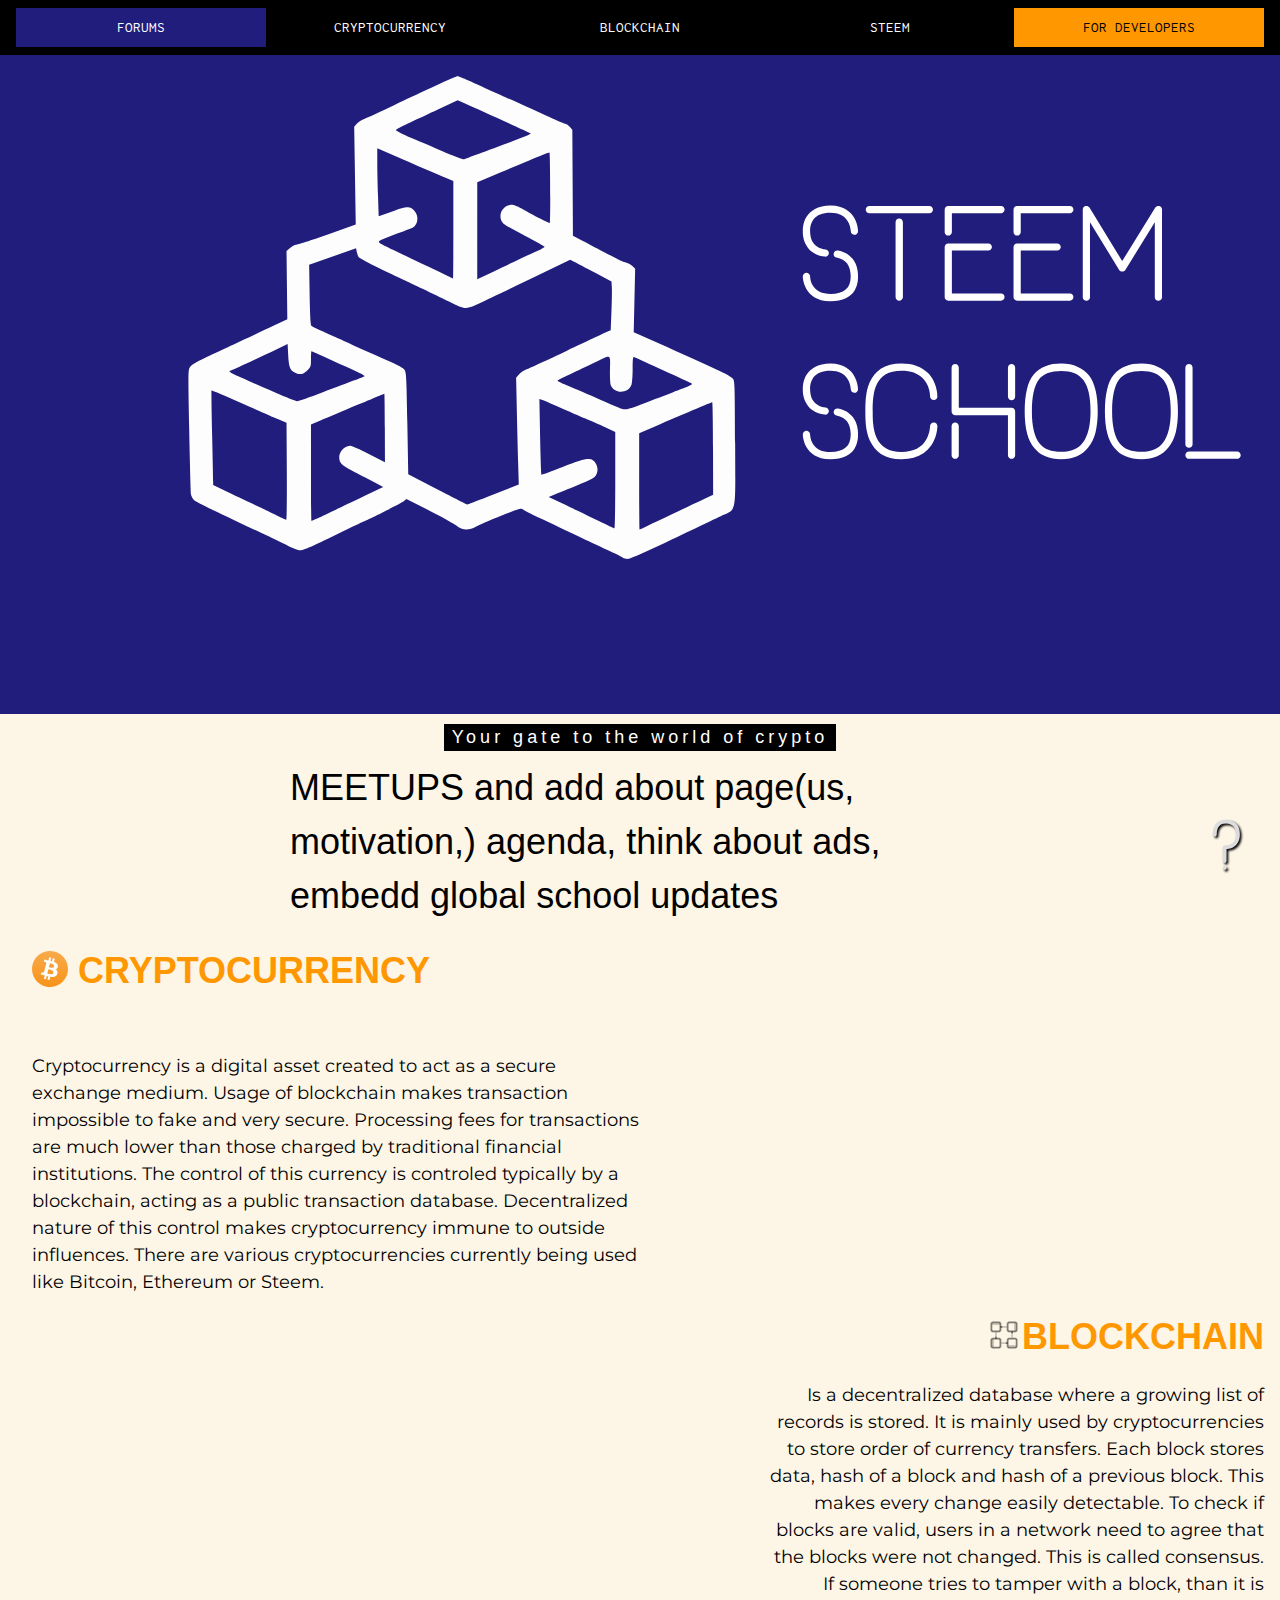
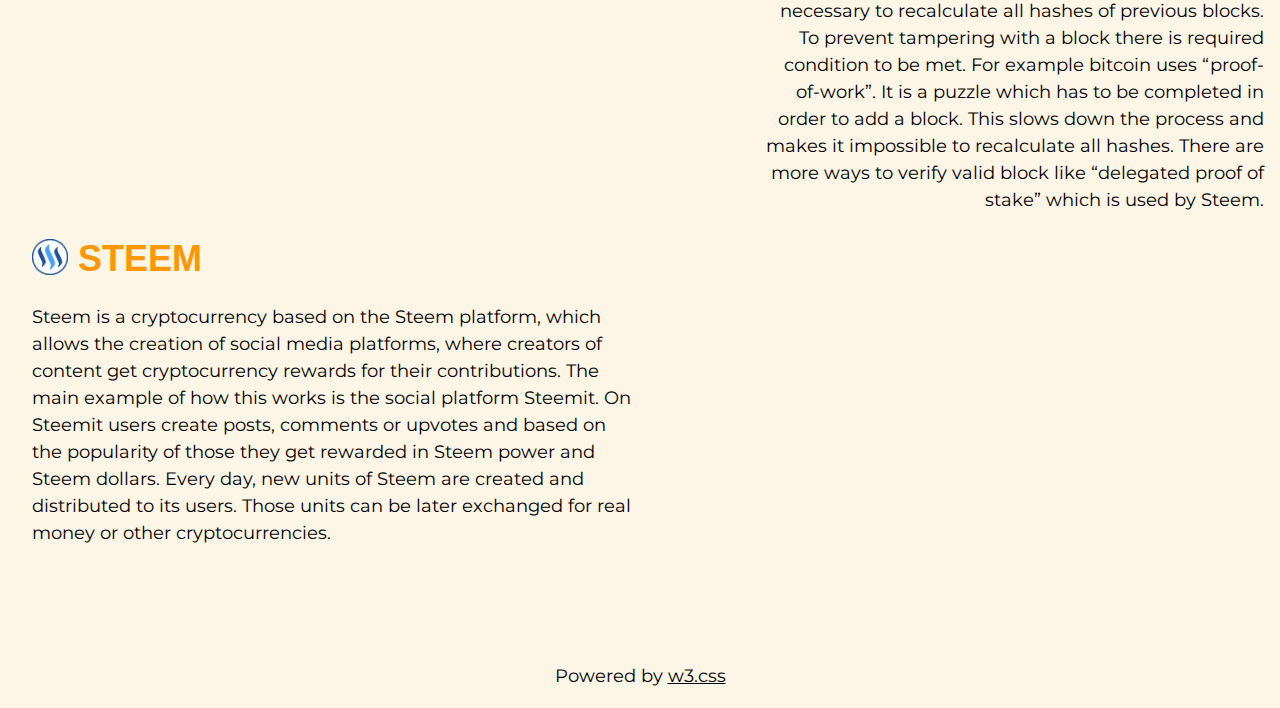
==== index.html @ b038a3bf "Add files via upload" ====
<!DOCTYPE html>
<html>
<title>STEEM SCHOOL</title>
<meta charset="UTF-8">
<meta name="viewport" content="width=device-width, initial-scale=1">
<link rel="stylesheet" href="w3.css">
<link rel="stylesheet" href="style.css">
<link rel="stylesheet" href="https://fonts.googleapis.com/css?family=Inconsolata">
<link rel="icon" href="icon.jpg">
<link href="https://fonts.googleapis.com/css?family=Montserrat&display=swap" rel="stylesheet">
<style>
body, html {
  height: 100%;
  font-family: "Inconsolata", sans-serif;
  background-repeat:none;
  background-attachment:fixed;
	
}

.bgimg {
  background-position: center;
  background-size: cover;
  min-height: 75%;
}

.menu {
  display: none;
}
</style>
<body style="background-color:#211d7cff">

<!-- Links (sit on top) -->
<div class="w3-top w3-animate-top" style="position:fixed;top:0;width:100%">
  <div class="w3-row w3-padding w3-black">
    <div class="w3-col" style="width:20%">
      <a href="#" class="w3-button w3-block" style="background-color:#211d7cff">FORUMS</a>
    </div>
    <div class="w3-col" style="width:20%">
      <a href="#crypto" class="w3-button w3-block w3-black">CRYPTOCURRENCY</a>
    </div>
    <div class="w3-col" style="width:20%">
      <a href="#blockchain" class="w3-button w3-block w3-black">BLOCKCHAIN</a>
    </div>
    <div class="w3-col" style="width:20%">
      <a href="#steem" class="w3-button w3-block w3-black">STEEM</a>
    </div>
	<div class="w3-col" style="width:20%">
		<a href="developers.html" class="w3-button w3-block w3-orange">FOR DEVELOPERS</a>
	</div>
  </div>
</div>

<!-- Header with image -->
<header class="w3-display w3-animate-top-slow" id="home">
  <div style="background-color:#211d7cff">
   <img src="banner.svg" alt="Banner" style="display:block;width:100%; margin:auto">
	<br>
  </div>
</header>

<!-- Add a background color and large text to the whole page -->
<div class="w3-sand w3-large">

<!-- Content Container -->
<div class="w3-container" id="about">
  <div class="w3-content" style="max-width:700px">
    <h5 class="w3-center w3-padding-18"><span class="w3-tag w3-wide">Your gate to the world of crypto</span></h5>
	<h1>MEETUPS and add about page(us, motivation,) agenda, think about ads, embedd global school updates</h1>
  </div>
  <div class="w3-container" style="padding-bottom:2em">
  <div class="w3-container " style="float:left; width:50%; padding:0em" id="crypto">
	<h1 class="W3-left w3-padding-18 w3-text-orange"><img src="bitcoinIcon.svg" style="height:1em;margin-bottom:0.2em"><b> CRYPTOCURRENCY</b></H1>
		<br><p style="float:left width=100%">Cryptocurrency is a digital asset created to act as a secure exchange medium. 
		Usage of blockchain makes transaction impossible to fake and very secure. Processing fees for transactions are much lower than those charged by traditional financial institutions.
		The control of this currency is controled typically by a blockchain, acting as a public transaction database. Decentralized nature of this control makes cryptocurrency immune to outside influences. There are various cryptocurrencies currently being used like Bitcoin, Ethereum or Steem.</p>
  </div>
  <div class="w3-content" style="width:45%; float:left; padding-top:3em; padding-left:1em;">
	<iframe width="560" height="315" src="https://www.youtube.com/embed/tjY5MDS4M7Y" frameborder="0" allow="accelerometer; autoplay; encrypted-media; gyroscope; picture-in-picture" allowfullscreen></iframe>
  </div>
  </div>
  <div  class="w3-container; padding-bottom:2em">
  <div class="w3-container" id="blockchain" style="width:40%; float:right; padding:0em">
	<h1 class="w3-padding-18 w3-text-orange w3-right-align"><img src="blockchainIcon.png" style="height:1em; margin-bottom:0.2em"><b>BLOCKCHAIN</b></h1>
	<p style="text-align:right">Is a decentralized database where a growing list of records is stored. It is mainly used by cryptocurrencies to store order of currency transfers. Each block stores data, hash of a block and hash of a previous block. This makes every change easily detectable. To check if blocks are valid, users in a network need to agree that the blocks were not changed. This is called consensus. If someone tries to tamper with a block, than it is necessary to recalculate all hashes of previous blocks. To prevent tampering with a block there is required condition to be met. For example bitcoin uses “proof-of-work”. It is a puzzle which has to be completed in order to add a block. This slows down the process and makes it impossible to recalculate all hashes. There are more ways to verify valid block like “delegated proof of stake” which is used by Steem.</p>
  </div>
  <div class="w3-content" style="width:40%; float:left; padding-top:3em;padding-left:1em; padding-right:1em">
	<iframe width="560" height="315" src="https://www.youtube.com/embed/hiCwiXwJBoo" frameborder="0" allow="accelerometer; autoplay; encrypted-media; gyroscope; picture-in-picture" allowfullscreen></iframe>
  </div>
  </div>
  <div class="w3-container" style="padding-bottom:2em">
  <div class="w3-container" style="float:left; width:50%; padding:0em">
	
	<h1 class=" w3-padding-18 w3-text-orange" id="steem"><img src="steemIcon.png" style="height:1em; margin-bottom:0.2em"><a href="https://www.steem.com" class="style-hover-text-blue" style="text-decoration:none"><b> STEEM</b></a></h1>
	<p>Steem is a cryptocurrency based on the Steem platform, which allows the creation of social media platforms, where creators of content get cryptocurrency rewards for their contributions. 
	The main example of how this works is the social platform Steemit. On Steemit users create posts, comments or upvotes and based on the popularity of those they get rewarded in Steem power and Steem dollars. 
	Every day, new units of Steem are created and distributed to its users. Those units can be later exchanged for real money or other cryptocurrencies.
	</p>
  </div>
  <div class="w3-content" style="width:40%; float:left; padding-top:3em; padding-left:1em">
	<iframe width="560" height="315" src="https://www.youtube.com/embed/SEG53rrkYTk" frameborder="0" allow="accelerometer; autoplay; encrypted-media; gyroscope; picture-in-picture" allowfullscreen></iframe>
  </div>
  </div>
  <div class="w3-center">
  <p>Powered by <a href="https://www.w3schools.com/w3css/default.asp" title="W3.CSS" target="_blank" class="w3-hover-text-green">w3.css</a></p>
  </div>
  </div>
  
  <!-- Assistant button-->
  <div style="position:fixed; bottom:1em; right:1em">
		<a onClick='alert("ASSISTANT")' class="" id="Assist" style="">
		<img src="Assistant.svg" class="w3-animate-right" style="float:center; width:4em;  border-radius:50%; border-color:#000000e9; border-width:0.25em">
		</a>
	</div>
  
</div>



<!-- End page content -->
</div>

<script>
// Tabbed Menu
function openMenu(evt, menuName) {
  var i, x, tablinks;
  x = document.getElementsByClassName("menu");
  for (i = 0; i < x.length; i++) {
    x[i].style.display = "none";
  }
  tablinks = document.getElementsByClassName("tablink");
  for (i = 0; i < x.length; i++) {
    tablinks[i].className = tablinks[i].className.replace(" w3-dark-grey", "");
  }
  document.getElementById(menuName).style.display = "block";
  evt.currentTarget.firstElementChild.className += " w3-dark-grey";
}
document.getElementById("myLink").click();
</script>

</body>
</html>
---- style.css ----
@font-face{
	font-family: "Oneday";
	src: url("Fonts/OneDayFF/Oneday.ttf")
}


#crypto,{
	padding-top:50px;
	margin-top:-50px;
}
#blockchain{
	padding-top:50px;
	margin-top:-50px;
}

#steem{
	padding-top:50px;
	margin-top:-50px;
}

button.prog{

	width:10em;
	height:10em;
	border:none;
	border-radius:1em;
	background-size:100%;
	background-color: #fdf5e6;
}
button.prog:hover{
	box-shadow:0.3em 0.3em gray;
	border:groove
	
}

div.buttonCont{
	display: flex;
	justify-content:space-around;
	
}

.languageDiv{
	padding-left:3em;
	padding-right:3em;
	padding-top:7em;
	padding-bottom:7em;
}

p{
    font-family:Montserrat,sans-serif;
}

.developers h1{
	color: darkgreen;
	text-shadow:0.1em gray;
	font-weight:bold;
}

hr{
	border-color:darkgreen;
	border-radius:100px;
	
}
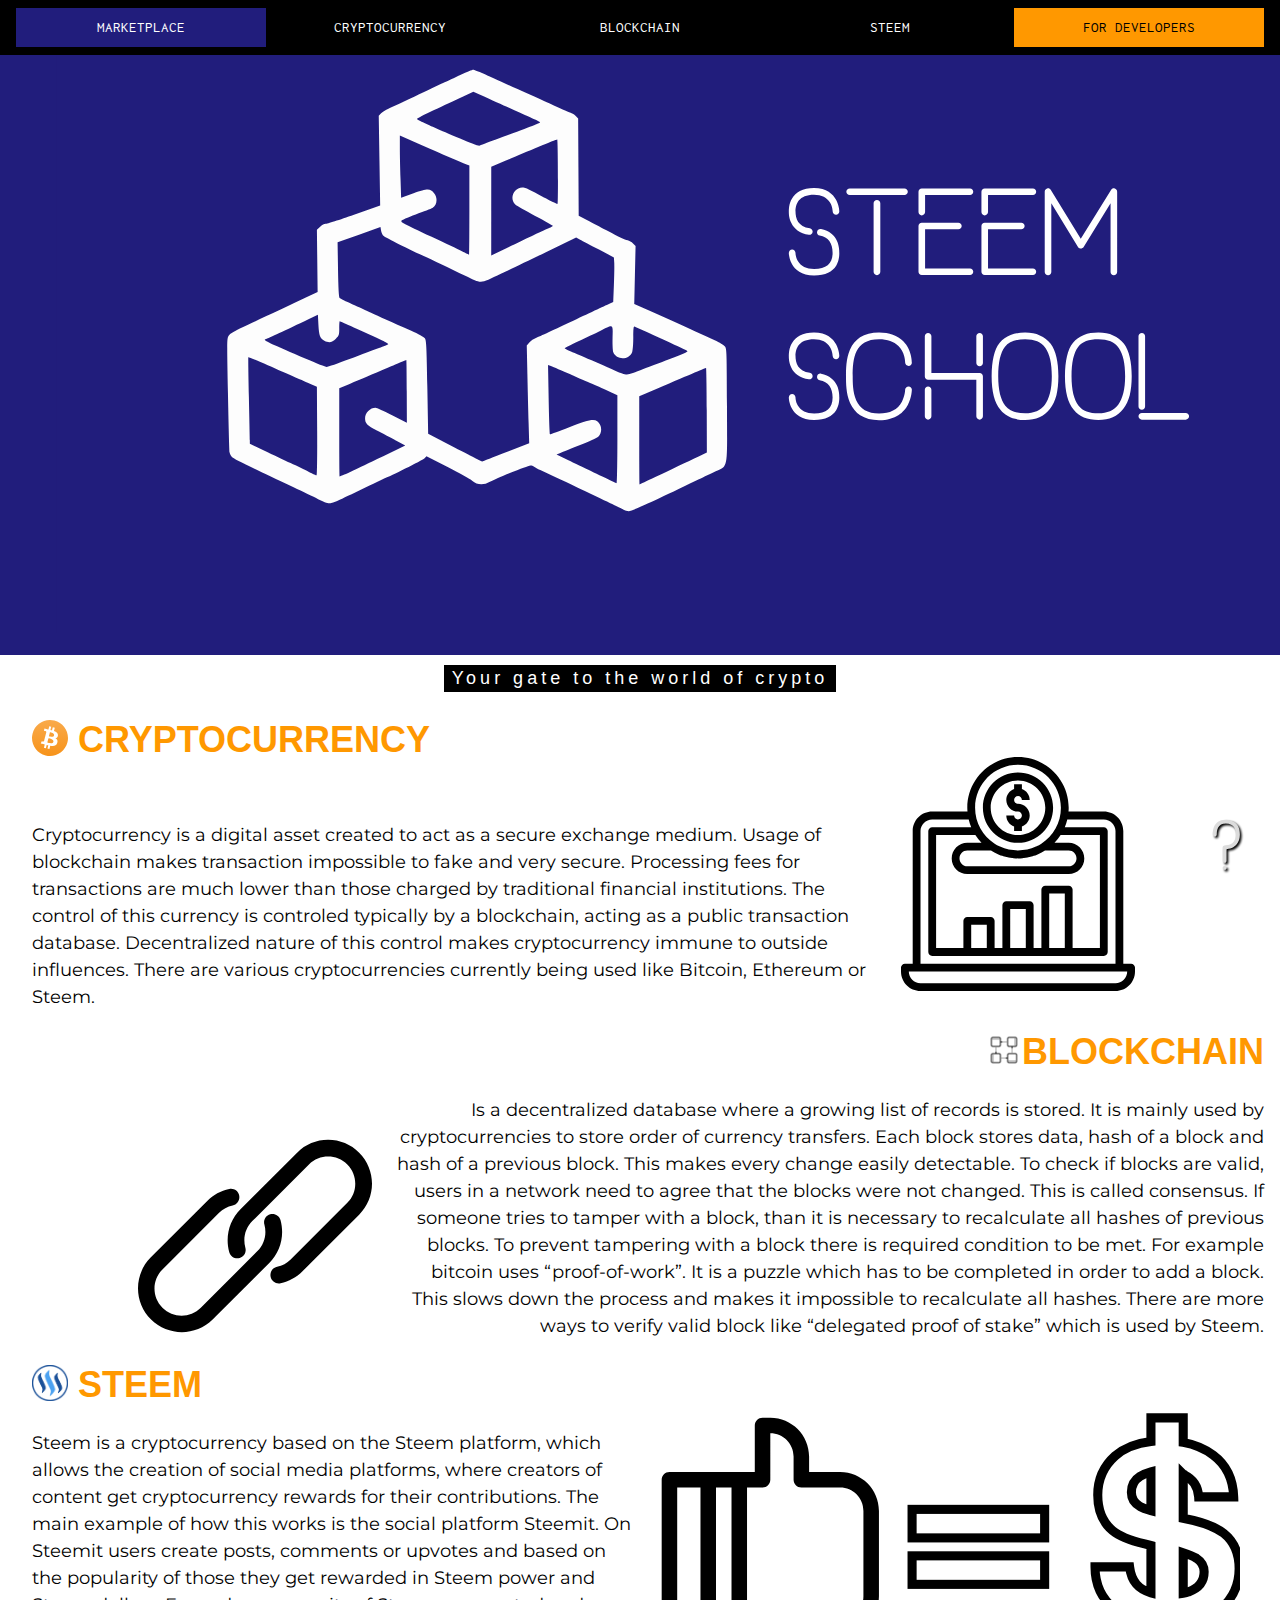
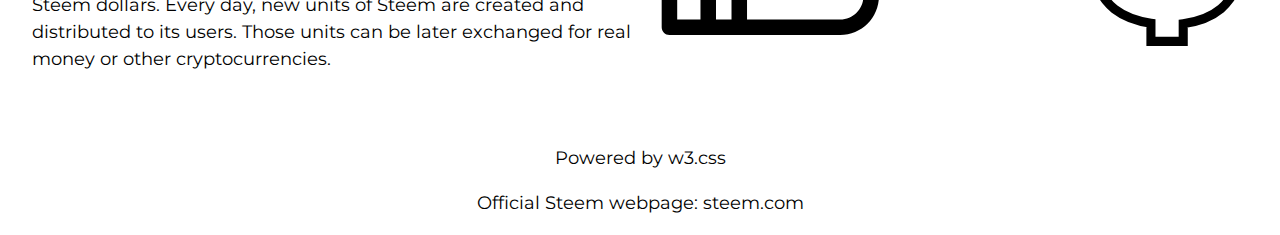
==== commit 6f1ca14b: "Add files via upload" ====
--- a/index.html
+++ b/index.html
@@ -33,7 +33,7 @@
 <div class="w3-top w3-animate-top" style="position:fixed;top:0;width:100%">
   <div class="w3-row w3-padding w3-black">
     <div class="w3-col" style="width:20%">
-      <a href="#" class="w3-button w3-block" style="background-color:#211d7cff">FORUMS</a>
+      <a href="marketplace.html" class="w3-button w3-block" style="background-color:#211d7cff">MARKETPLACE</a>
     </div>
     <div class="w3-col" style="width:20%">
       <a href="#crypto" class="w3-button w3-block w3-black">CRYPTOCURRENCY</a>
@@ -53,38 +53,37 @@
 <!-- Header with image -->
 <header class="w3-display w3-animate-top-slow" id="home">
   <div style="background-color:#211d7cff">
-   <img src="banner.svg" alt="Banner" style="display:block;width:100%; margin:auto">
+   <img src="banner.svg" alt="Banner" style="display:block; margin:auto">
 	<br>
   </div>
 </header>
 
 <!-- Add a background color and large text to the whole page -->
-<div class="w3-sand w3-large">
+<div class="w3-white w3-large">
 
 <!-- Content Container -->
 <div class="w3-container" id="about">
   <div class="w3-content" style="max-width:700px">
     <h5 class="w3-center w3-padding-18"><span class="w3-tag w3-wide">Your gate to the world of crypto</span></h5>
-	<h1>MEETUPS and add about page(us, motivation,) agenda, think about ads, embedd global school updates</h1>
   </div>
   <div class="w3-container" style="padding-bottom:2em">
-  <div class="w3-container " style="float:left; width:50%; padding:0em" id="crypto">
+  <div class="w3-container " style="float:left; width:70%; padding:0em" id="crypto">
 	<h1 class="W3-left w3-padding-18 w3-text-orange"><img src="bitcoinIcon.svg" style="height:1em;margin-bottom:0.2em"><b> CRYPTOCURRENCY</b></H1>
 		<br><p style="float:left width=100%">Cryptocurrency is a digital asset created to act as a secure exchange medium. 
 		Usage of blockchain makes transaction impossible to fake and very secure. Processing fees for transactions are much lower than those charged by traditional financial institutions.
 		The control of this currency is controled typically by a blockchain, acting as a public transaction database. Decentralized nature of this control makes cryptocurrency immune to outside influences. There are various cryptocurrencies currently being used like Bitcoin, Ethereum or Steem.</p>
   </div>
-  <div class="w3-content" style="width:45%; float:left; padding-top:3em; padding-left:1em;">
-	<iframe width="560" height="315" src="https://www.youtube.com/embed/tjY5MDS4M7Y" frameborder="0" allow="accelerometer; autoplay; encrypted-media; gyroscope; picture-in-picture" allowfullscreen></iframe>
+  <div class="w3-content" style="width:20%; float:left; padding-top:3em; padding-left:1em">
+	<img src="cryptoIMG.svg" alt="Icon made by https://www.flaticon.com/authors/becris" style="float:center; height:13em">
   </div>
   </div>
   <div  class="w3-container; padding-bottom:2em">
-  <div class="w3-container" id="blockchain" style="width:40%; float:right; padding:0em">
+  <div class="w3-container" id="blockchain" style="width:70%; float:right; padding:0em">
 	<h1 class="w3-padding-18 w3-text-orange w3-right-align"><img src="blockchainIcon.png" style="height:1em; margin-bottom:0.2em"><b>BLOCKCHAIN</b></h1>
 	<p style="text-align:right">Is a decentralized database where a growing list of records is stored. It is mainly used by cryptocurrencies to store order of currency transfers. Each block stores data, hash of a block and hash of a previous block. This makes every change easily detectable. To check if blocks are valid, users in a network need to agree that the blocks were not changed. This is called consensus. If someone tries to tamper with a block, than it is necessary to recalculate all hashes of previous blocks. To prevent tampering with a block there is required condition to be met. For example bitcoin uses “proof-of-work”. It is a puzzle which has to be completed in order to add a block. This slows down the process and makes it impossible to recalculate all hashes. There are more ways to verify valid block like “delegated proof of stake” which is used by Steem.</p>
   </div>
-  <div class="w3-content" style="width:40%; float:left; padding-top:3em;padding-left:1em; padding-right:1em">
-	<iframe width="560" height="315" src="https://www.youtube.com/embed/hiCwiXwJBoo" frameborder="0" allow="accelerometer; autoplay; encrypted-media; gyroscope; picture-in-picture" allowfullscreen></iframe>
+  <div class="w3-content" style="width:20%; float:right; padding-top:3em; padding-right:1em">
+	<img src="link.svg" alt="Icon made by https://www.flaticon.com/authors/becris" style="float:right; height:13em">
   </div>
   </div>
   <div class="w3-container" style="padding-bottom:2em">
@@ -96,12 +95,13 @@
 	Every day, new units of Steem are created and distributed to its users. Those units can be later exchanged for real money or other cryptocurrencies.
 	</p>
   </div>
-  <div class="w3-content" style="width:40%; float:left; padding-top:3em; padding-left:1em">
-	<iframe width="560" height="315" src="https://www.youtube.com/embed/SEG53rrkYTk" frameborder="0" allow="accelerometer; autoplay; encrypted-media; gyroscope; picture-in-picture" allowfullscreen></iframe>
+  <div class="w3-content" style="width:20%; float:left; padding-top:3em; padding-left:1em">
+	<img src="like.svg" alt="Icon made by https://www.flaticon.com/authors/becris" style="float:center; height:13em">
   </div>
   </div>
   <div class="w3-center">
   <p>Powered by <a href="https://www.w3schools.com/w3css/default.asp" title="W3.CSS" target="_blank" class="w3-hover-text-green">w3.css</a></p>
+  <p>Official Steem webpage: <a href="https://steem.com" title="STEEM" target="_blank" class="w3-hover-text-green">steem.com</a></p>
   </div>
   </div>
   
--- a/style.css
+++ b/style.css
@@ -60,4 +60,231 @@
 	border-color:darkgreen;
 	border-radius:100px;
 	
+}
+#Title{
+	font-family: "OneDay";
+	src: url("Fonts/OneDayFF/Oneday.ttf")
+}
+.area{
+    height: 100px;
+    width: 100px;
+    background: red;
+    margin:10px;
+    text-align: center;
+    display:table-cell;
+    vertical-align:middle;
+}
+#Searchb{
+   border:solid;
+   border-width:0.15em;
+   border-color:#ff9800;
+   border-radius:1.5em;
+   margin:1em;
+   width:15%;
+   height:2.5em;
+   display:flex;
+   align-items:center;
+   background-color:#ff9800;
+}
+#Loginb{
+	float:right;
+	border:solid;
+	border-width:0.15em;
+	border-color:#ff9800;
+	border-radius:1.5em;
+	margin:1em;
+	width:15%;
+	height:2.5em;
+	display:flex;
+	align-items:center;
+}
+#Search{
+	margin:0.5em;
+	border:solid;
+	border-width:0.15em;
+	border-color:white;
+	height:2.5em;
+	width:65%;
+	float:right;
+	border-radius:1.5em;
+}
+#Filters{
+	width:100%;
+	display:flex;
+	align-items:center;
+	padding-left:1.5em;
+	padding-right:1.5em;
+}
+#Nameb{
+	height:2.5em;
+	width:45%;
+	display:flex;
+	align-items:center;
+}
+#Authorb{
+	height:2.5em;
+	width:35%;
+	display:flex;
+	align-items:center;
+}
+ #Downloadedb{
+	 height:2.5em;
+	 width:20%;
+	 display:flex;
+	 align-items:center;
+ }
+ #Programs{
+}
+a{
+	text-decoration:none;
+}
+.appDiv{
+	margin:1em;
+	display:flex;
+	align-items:center;
+	border:none;
+	border-radius:1.75em;
+	height:3.5em;
+	border-color:#ff9800;
+	border-width:0.15em;
+}
+
+.nameDiv{
+	width:45%;
+	border-top-left-radius:2em;
+	border-bottom-left-radius:2em;
+	border-color:#ff9800;
+	text-align:center;
+	color:black;
+	background-color:#ff9800;
+}
+
+.authorDiv{
+	width:35%;
+	text-align:center;
+	background-color:#ffb600;
+	color:black;
+	border-left:solid;
+	border-right:solid;
+	border-width:0.3em;
+}
+#Marketplace h2{
+	font-family:Montserrat,sans-serif;
+	font-size:1.5em;
+}
+.downloadedDiv{
+	width:20%;
+	border-top-right-radius:3em;
+	border-bottom-right-radius:3em;
+	text-align:center;
+	background-color:#ff9800;
+	color:black;
+}
+#Searchboxdiv{
+	width:100%;
+	display:flex;
+	justify-content:space-between;
+	align-items:center;
+}
+.overlay{
+	position: fixed;
+	left:10%;
+	right:10%;
+	top:30%;
+	bottom:30%;
+	background-color:#000000f7;
+	z-index: 2;
+	display: flex;
+	flex-direction: column;
+	align-items: center;
+	justify-content: center;
+}
+.overbutton{
+	width:100%;
+	height:100%;
+	border:none;
+	background-color:#211d7cff;
+	color:white;
+	border:none;
+	display:inline-block;
+	padding:8px 16px;
+	vertical-align:middle;
+	overflow:hidden;
+	text-decoration:none;
+	text-align:center;
+	cursor:pointer;
+	white-space:nowrap;
+	display:flex;
+	align-items:center;
+	justify-content:space-around;
+}
+.overbuttontext{
+	width:100%;
+	text-align:center;
+}
+.appName{
+	font-family:Montserrat,sans-serif;
+	font-size:4em;
+	width:100%;
+	text-align:center;
+}
+.authorName{
+	font-family:Montserrat,sans-serif;
+	font-size:2em;
+	width:100%;
+	text-align:center;
+}
+.exitDiv{
+	position:fixed;
+	top:0;
+	bottom:0;
+	right:0;
+	left:0;
+	width:100%;
+	height:100%;
+	z-index:2;
+	
+}
+.exitBut{
+	width:100%;
+	height:4em;
+	position:fixed;
+	bottom:0;
+	right:0;
+	left:0;
+	background-color:#ff0000f7;
+	z-index:2;
+	
+}
+.loginInput{
+	width:50%;
+}
+#mainDiv{
+	width:100%;
+	height:100%;
+	display:flex;
+	align-items:center;
+	justify-content:space-between;
+	flex-direction:column;
+	margin-top:2em;
+	margin-bottom:2em;
+}
+.loginText{
+	font-family:Montserrat,sans-serif;
+	font-size:2em;
+	width:100%;
+	text-align:center;
+}
+.loginBut{
+	width:25em;
+	margin-top:2em;
+	height:5em;
+}
+.loginOverlay{
+	position:fixed;
+	top:0;
+	bottom:0;
+	right:0;
+	left:0;
+	background-color:#000000f7;
 }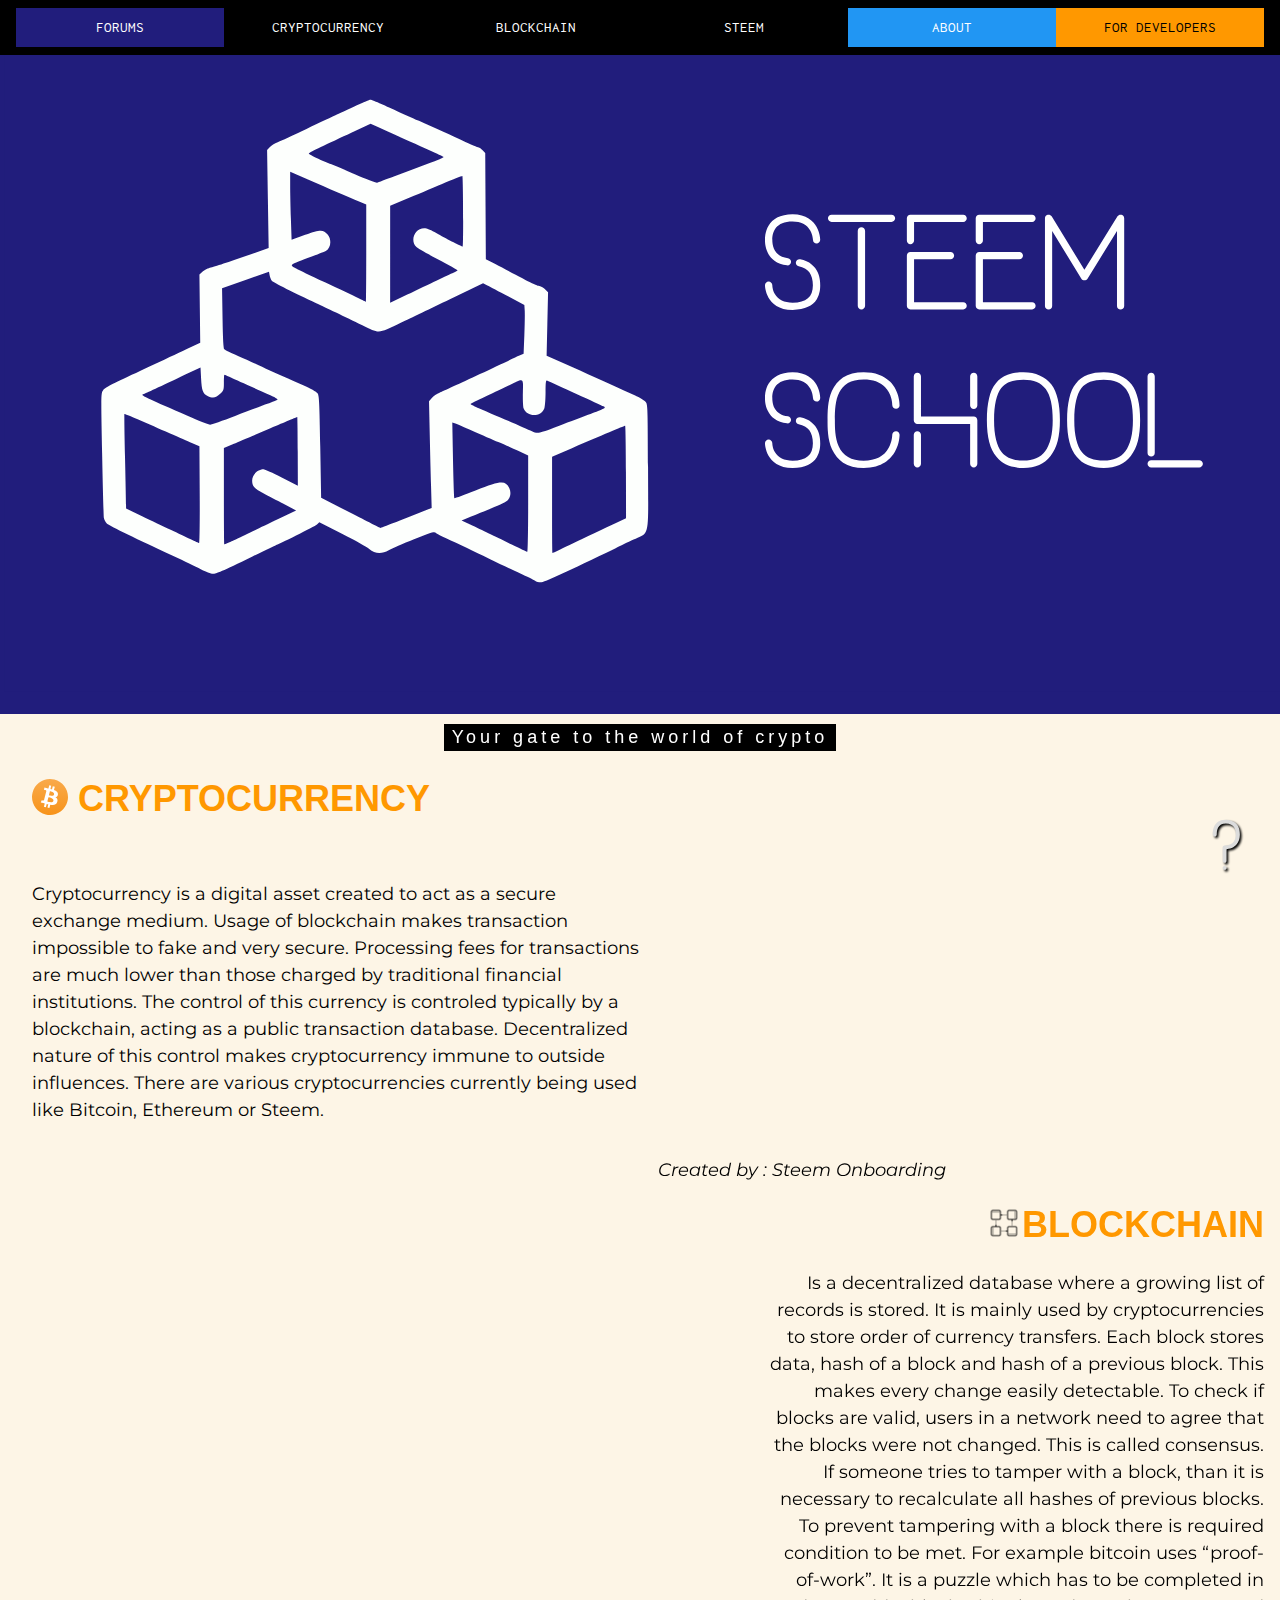
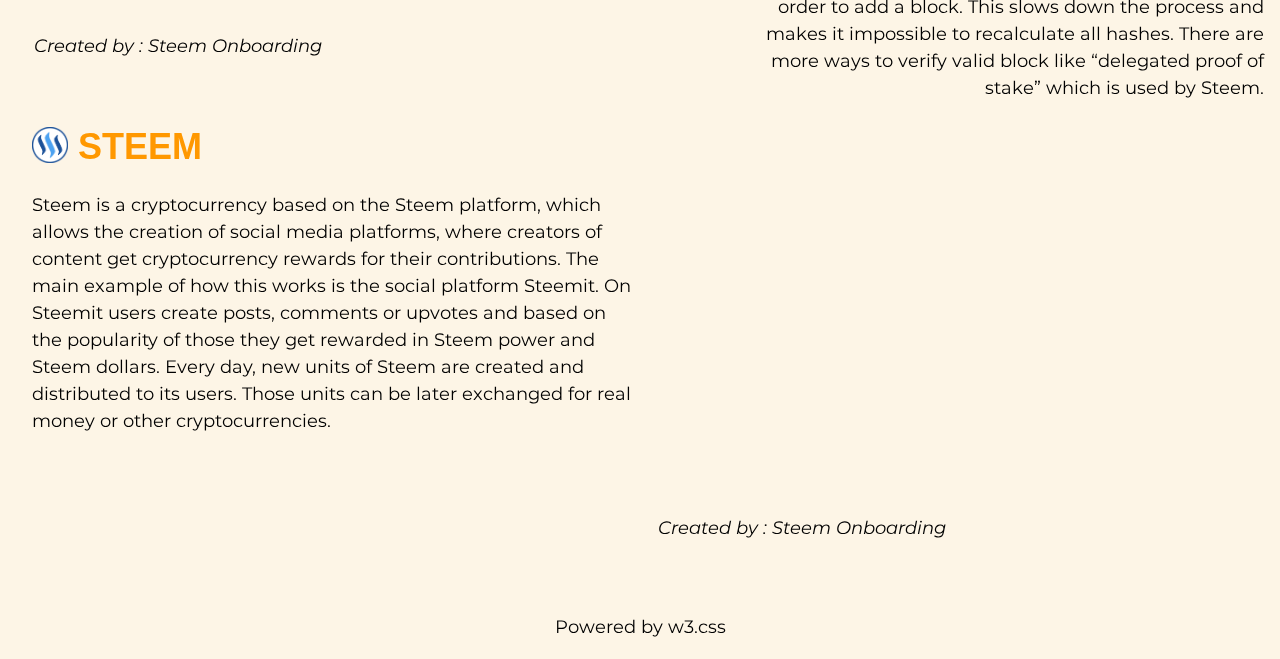
==== commit 2202125a: "Add files via upload" ====
--- a/index.html
+++ b/index.html
@@ -31,20 +31,23 @@
 
 <!-- Links (sit on top) -->
 <div class="w3-top w3-animate-top" style="position:fixed;top:0;width:100%">
-  <div class="w3-row w3-padding w3-black">
-    <div class="w3-col" style="width:20%">
-      <a href="marketplace.html" class="w3-button w3-block" style="background-color:#211d7cff">MARKETPLACE</a>
+  <div class="w3-row w3-padding w3-black" style="display:flex; align-items:center; justify-content:center">
+    <div class="w3-col" style="display:flex; align-self:stretch">
+      <a href="#" class="w3-button w3-block" style="background-color:#211d7cff">FORUMS</a>
     </div>
-    <div class="w3-col" style="width:20%">
+    <div class="w3-col" style="display:flex; align-self:stretch">
       <a href="#crypto" class="w3-button w3-block w3-black">CRYPTOCURRENCY</a>
     </div>
-    <div class="w3-col" style="width:20%">
+    <div class="w3-col" style="display:flex; align-self:stretch">
       <a href="#blockchain" class="w3-button w3-block w3-black">BLOCKCHAIN</a>
     </div>
-    <div class="w3-col" style="width:20%">
+    <div class="w3-col" style="display:flex; align-self:stretch">
       <a href="#steem" class="w3-button w3-block w3-black">STEEM</a>
     </div>
-	<div class="w3-col" style="width:20%">
+	<div class="w3-col" style="display:flex; align-self:stretch">
+	  <a href="about.html" class="w3-button w3-block w3-blue">ABOUT</a>
+	</div>
+	<div class="w3-col" style="display:flex; align-self:stretch">
 		<a href="developers.html" class="w3-button w3-block w3-orange">FOR DEVELOPERS</a>
 	</div>
   </div>
@@ -53,38 +56,41 @@
 <!-- Header with image -->
 <header class="w3-display w3-animate-top-slow" id="home">
   <div style="background-color:#211d7cff">
-   <img src="banner.svg" alt="Banner" style="display:block; margin:auto">
+   <img src="banner.svg" alt="Banner" style="display:block;width:100%; margin:auto">
 	<br>
   </div>
 </header>
 
 <!-- Add a background color and large text to the whole page -->
-<div class="w3-white w3-large">
+<div class="w3-sand w3-large">
 
 <!-- Content Container -->
 <div class="w3-container" id="about">
   <div class="w3-content" style="max-width:700px">
     <h5 class="w3-center w3-padding-18"><span class="w3-tag w3-wide">Your gate to the world of crypto</span></h5>
+	<!-- ADD MEETUPS and add about page(us, motivation,) agenda, think about ads, embedd global school updates</h1> -->
   </div>
   <div class="w3-container" style="padding-bottom:2em">
-  <div class="w3-container " style="float:left; width:70%; padding:0em" id="crypto">
+  <div class="w3-container " style="float:left; width:50%; padding:0em" id="crypto">
 	<h1 class="W3-left w3-padding-18 w3-text-orange"><img src="bitcoinIcon.svg" style="height:1em;margin-bottom:0.2em"><b> CRYPTOCURRENCY</b></H1>
 		<br><p style="float:left width=100%">Cryptocurrency is a digital asset created to act as a secure exchange medium. 
 		Usage of blockchain makes transaction impossible to fake and very secure. Processing fees for transactions are much lower than those charged by traditional financial institutions.
 		The control of this currency is controled typically by a blockchain, acting as a public transaction database. Decentralized nature of this control makes cryptocurrency immune to outside influences. There are various cryptocurrencies currently being used like Bitcoin, Ethereum or Steem.</p>
   </div>
-  <div class="w3-content" style="width:20%; float:left; padding-top:3em; padding-left:1em">
-	<img src="cryptoIMG.svg" alt="Icon made by https://www.flaticon.com/authors/becris" style="float:center; height:13em">
+  <div class="w3-content" style="width:45%; float:left; padding-top:3em; padding-left:1em;">
+	<iframe width="560" height="315" src="https://www.youtube.com/embed/tjY5MDS4M7Y" frameborder="0" allow="accelerometer; autoplay; encrypted-media; gyroscope; picture-in-picture" allowfullscreen></iframe>
+	<p style="float:center"><i>Created by : <a href="http://steemonboarding.com/start-here/2-what-is-blockchain/">Steem Onboarding</a></i></p>
   </div>
   </div>
   <div  class="w3-container; padding-bottom:2em">
-  <div class="w3-container" id="blockchain" style="width:70%; float:right; padding:0em">
+  <div class="w3-container" id="blockchain" style="width:40%; float:right; padding:0em">
 	<h1 class="w3-padding-18 w3-text-orange w3-right-align"><img src="blockchainIcon.png" style="height:1em; margin-bottom:0.2em"><b>BLOCKCHAIN</b></h1>
 	<p style="text-align:right">Is a decentralized database where a growing list of records is stored. It is mainly used by cryptocurrencies to store order of currency transfers. Each block stores data, hash of a block and hash of a previous block. This makes every change easily detectable. To check if blocks are valid, users in a network need to agree that the blocks were not changed. This is called consensus. If someone tries to tamper with a block, than it is necessary to recalculate all hashes of previous blocks. To prevent tampering with a block there is required condition to be met. For example bitcoin uses “proof-of-work”. It is a puzzle which has to be completed in order to add a block. This slows down the process and makes it impossible to recalculate all hashes. There are more ways to verify valid block like “delegated proof of stake” which is used by Steem.</p>
   </div>
-  <div class="w3-content" style="width:20%; float:right; padding-top:3em; padding-right:1em">
-	<img src="link.svg" alt="Icon made by https://www.flaticon.com/authors/becris" style="float:right; height:13em">
-  </div>
+  <div class="w3-content" style="width:40%; float:left; padding-top:3em;padding-left:1em; padding-right:1em">
+	<iframe width="560" height="315" src="https://www.youtube.com/embed/hiCwiXwJBoo" frameborder="0" allow="accelerometer; autoplay; encrypted-media; gyroscope; picture-in-picture" allowfullscreen></iframe>
+	<p style="float:center"><i>Created by : <a href="http://steemonboarding.com/start-here/2-what-is-blockchain//">Steem Onboarding</a></i></p>
+ </div>
   </div>
   <div class="w3-container" style="padding-bottom:2em">
   <div class="w3-container" style="float:left; width:50%; padding:0em">
@@ -95,13 +101,13 @@
 	Every day, new units of Steem are created and distributed to its users. Those units can be later exchanged for real money or other cryptocurrencies.
 	</p>
   </div>
-  <div class="w3-content" style="width:20%; float:left; padding-top:3em; padding-left:1em">
-	<img src="like.svg" alt="Icon made by https://www.flaticon.com/authors/becris" style="float:center; height:13em">
+  <div class="w3-content" style="width:40%; float:left; padding-top:3em; padding-left:1em">
+	<iframe width="560" height="315" src="https://www.youtube.com/embed/SEG53rrkYTk" frameborder="0" allow="accelerometer; autoplay; encrypted-media; gyroscope; picture-in-picture" allowfullscreen></iframe>
+	<p style="float:center"><i>Created by : <a href="http://steemonboarding.com/start-here/3-what-is-steem/">Steem Onboarding</a></i></p>
   </div>
   </div>
   <div class="w3-center">
   <p>Powered by <a href="https://www.w3schools.com/w3css/default.asp" title="W3.CSS" target="_blank" class="w3-hover-text-green">w3.css</a></p>
-  <p>Official Steem webpage: <a href="https://steem.com" title="STEEM" target="_blank" class="w3-hover-text-green">steem.com</a></p>
   </div>
   </div>
   
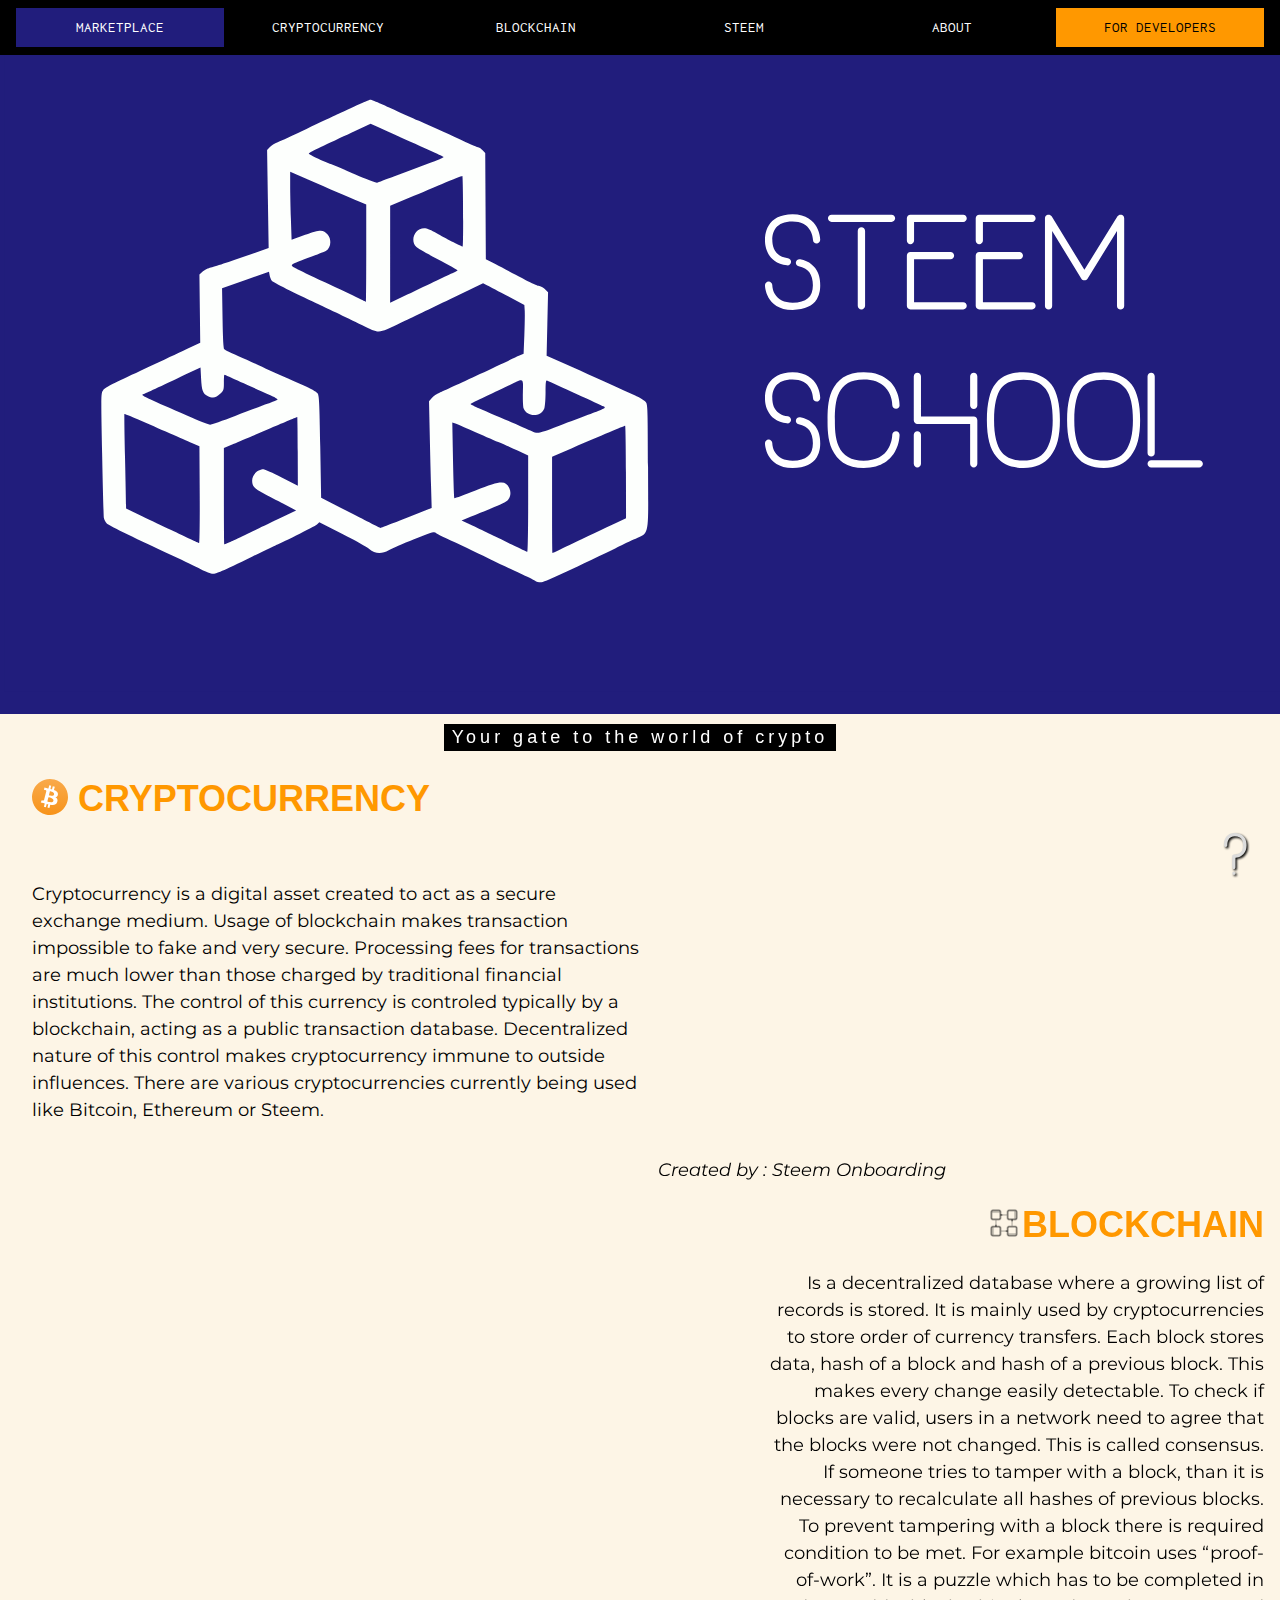
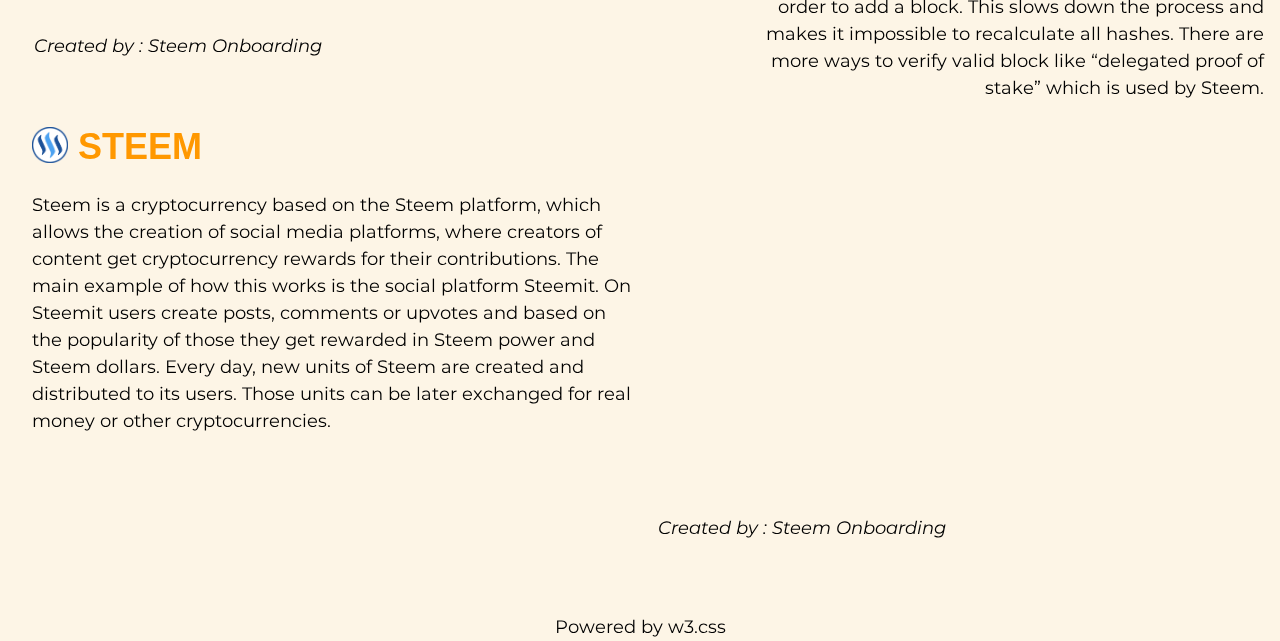
==== commit 794f9266: "Add files via upload" ====
--- a/index.html
+++ b/index.html
@@ -33,7 +33,7 @@
 <div class="w3-top w3-animate-top" style="position:fixed;top:0;width:100%">
   <div class="w3-row w3-padding w3-black" style="display:flex; align-items:center; justify-content:center">
     <div class="w3-col" style="display:flex; align-self:stretch">
-      <a href="#" class="w3-button w3-block" style="background-color:#211d7cff">FORUMS</a>
+      <a href="marketplace.html" class="w3-button w3-block" style="background-color:#211d7cff">MARKETPLACE</a>
     </div>
     <div class="w3-col" style="display:flex; align-self:stretch">
       <a href="#crypto" class="w3-button w3-block w3-black">CRYPTOCURRENCY</a>
@@ -45,7 +45,7 @@
       <a href="#steem" class="w3-button w3-block w3-black">STEEM</a>
     </div>
 	<div class="w3-col" style="display:flex; align-self:stretch">
-	  <a href="about.html" class="w3-button w3-block w3-blue">ABOUT</a>
+	  <a href="about.html" class="w3-button w3-block w3-black">ABOUT</a>
 	</div>
 	<div class="w3-col" style="display:flex; align-self:stretch">
 		<a href="developers.html" class="w3-button w3-block w3-orange">FOR DEVELOPERS</a>
@@ -104,6 +104,7 @@
   <div class="w3-content" style="width:40%; float:left; padding-top:3em; padding-left:1em">
 	<iframe width="560" height="315" src="https://www.youtube.com/embed/SEG53rrkYTk" frameborder="0" allow="accelerometer; autoplay; encrypted-media; gyroscope; picture-in-picture" allowfullscreen></iframe>
 	<p style="float:center"><i>Created by : <a href="http://steemonboarding.com/start-here/3-what-is-steem/">Steem Onboarding</a></i></p>
+  </div>	
   </div>
   </div>
   <div class="w3-center">
--- a/style.css
+++ b/style.css
@@ -253,8 +253,13 @@
 	right:0;
 	left:0;
 	background-color:#ff0000f7;
-	z-index:2;
-	
+	z-index:3;
+	display:flex;
+	align-items:center;
+	justify-content:center;	
+}
+.exitBut p{
+	font-size:2em;
 }
 .loginInput{
 	width:50%;
@@ -287,4 +292,43 @@
 	right:0;
 	left:0;
 	background-color:#000000f7;
+	width:100%;
+	height:100%;
+	display:flex;
+	align-items:center;
+	flex-direction:column;
+	margin-top:2em;
+	padding-top:3.5em;
+	margin-bottom:2em;
+}
+.pics-flex{
+	display: flex;
+	justify-content: space-around;
+	
+}
+.pic-size{
+	
+	height: 14em;
+	
+}
+	
+
+.name{
+	font-size:	2.5em	;
+	font-family:	Montserrat,sans-serif ;
+	width:7em;
+	display:flex;
+	align-items:center;
+	justify-content:center;
+}
+
+
+.name2{
+	font-size:	2em	;
+	width:7em;
+	color:white;
+	display:flex;
+	align-items:center;
+	justify-content:center;
+	height:2em;
 }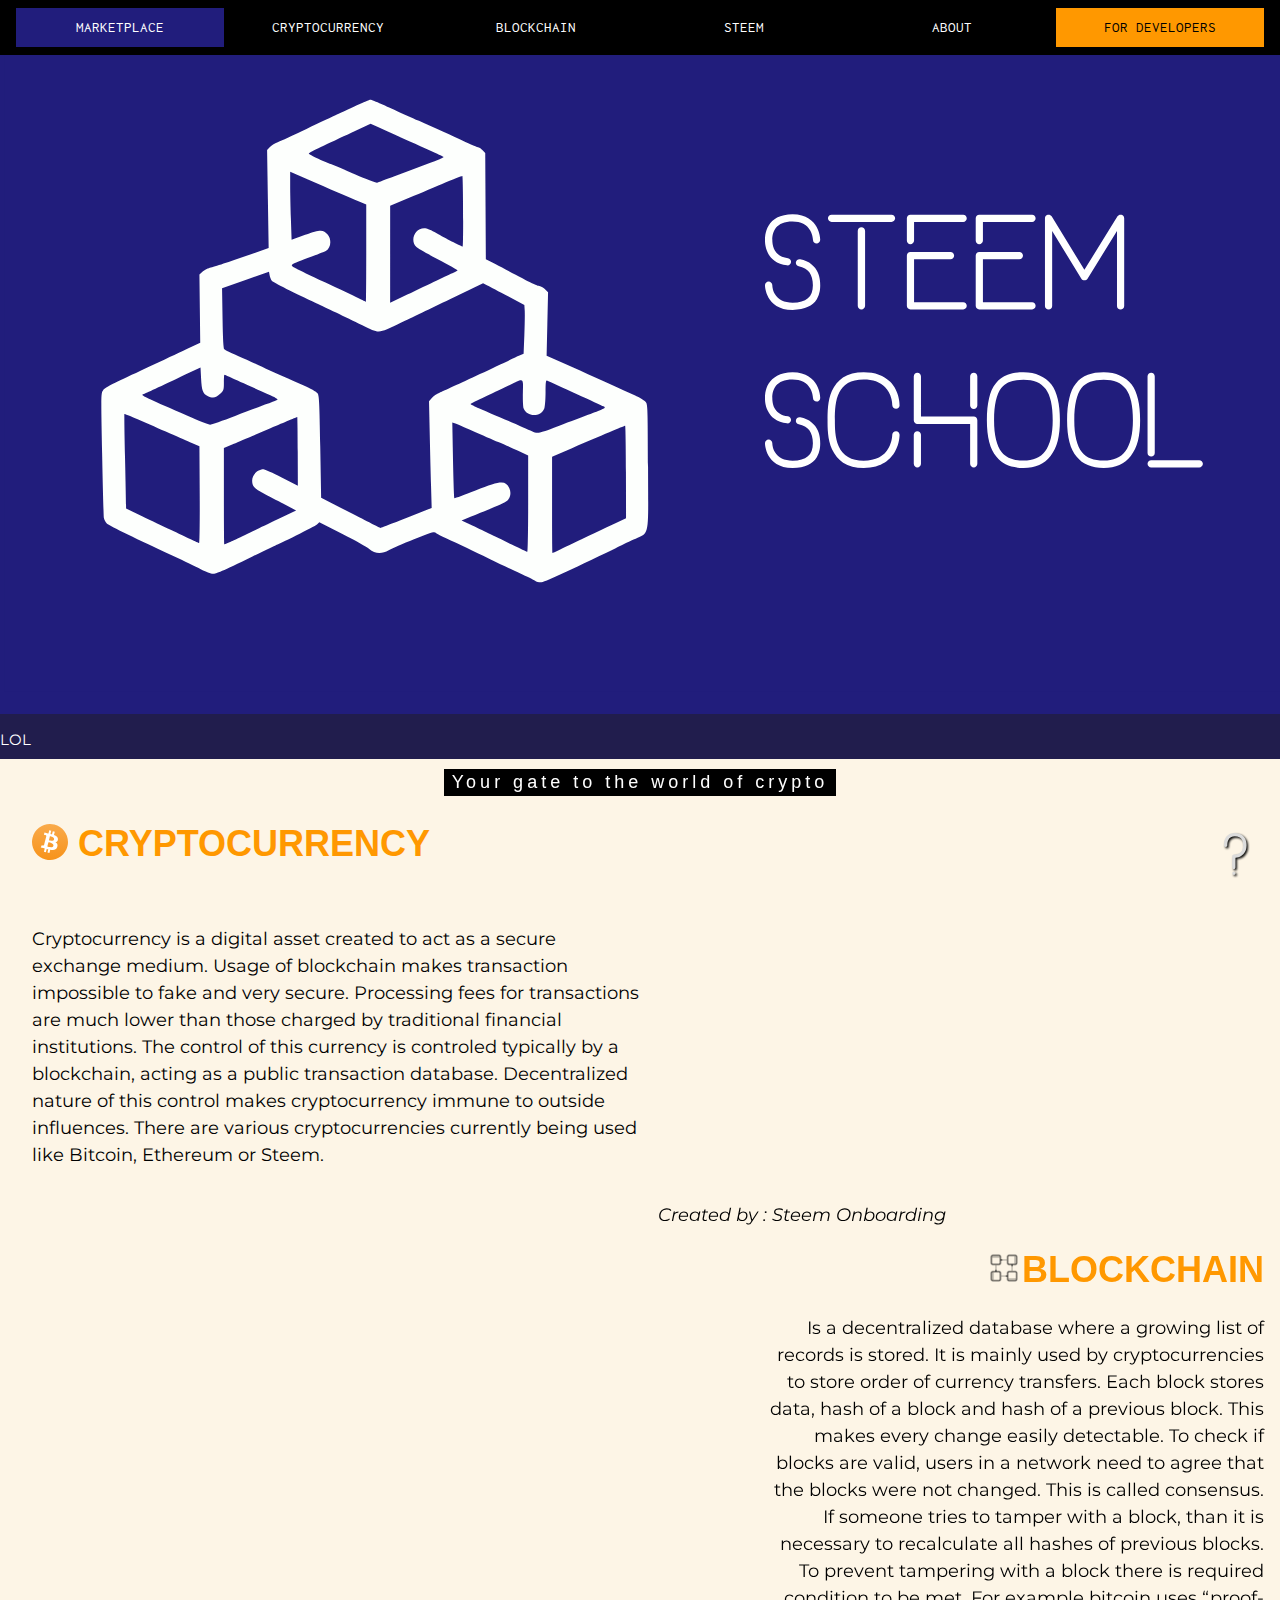
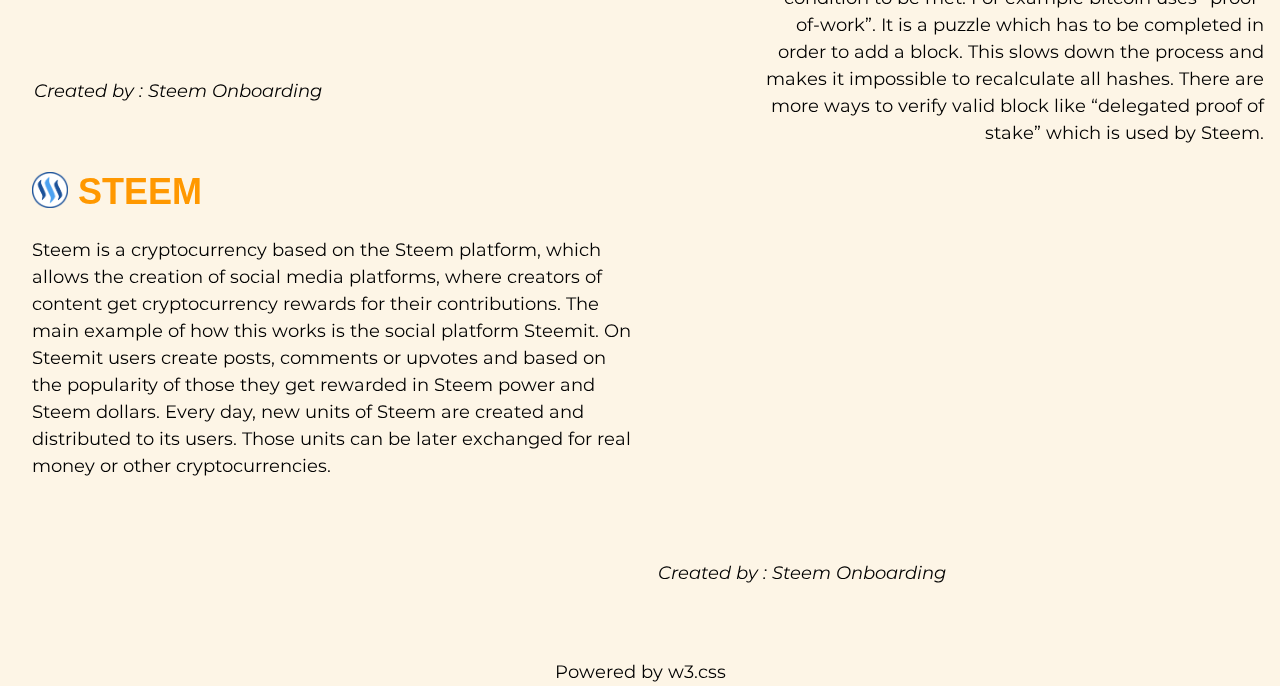
==== commit c8e62a73: "Add files via upload" ====
--- a/index.html
+++ b/index.html
@@ -1,12 +1,16 @@
 <!DOCTYPE html>
 <html>
+<head>
+<script src="http://cdn.steemjs.com/lib/latest/steem.min.js"></script>
+<script src="meetups.js"></script>
+</head>
 <title>STEEM SCHOOL</title>
 <meta charset="UTF-8">
 <meta name="viewport" content="width=device-width, initial-scale=1">
 <link rel="stylesheet" href="w3.css">
 <link rel="stylesheet" href="style.css">
 <link rel="stylesheet" href="https://fonts.googleapis.com/css?family=Inconsolata">
-<link rel="icon" href="icon.jpg">
+<link rel="icon" href="icon.svg">
 <link href="https://fonts.googleapis.com/css?family=Montserrat&display=swap" rel="stylesheet">
 <style>
 body, html {
@@ -60,7 +64,11 @@
 	<br>
   </div>
 </header>
-
+<div id="meetups" class="_meetups">
+<p  class="scroll">
+<a href="marketplace.html"> LOL </a>
+</p>
+</div>
 <!-- Add a background color and large text to the whole page -->
 <div class="w3-sand w3-large">
 
--- a/style.css
+++ b/style.css
@@ -190,8 +190,8 @@
 	position: fixed;
 	left:10%;
 	right:10%;
-	top:30%;
-	bottom:30%;
+	top:20%;
+	bottom:20%;
 	background-color:#000000f7;
 	z-index: 2;
 	display: flex;
@@ -331,4 +331,36 @@
 	align-items:center;
 	justify-content:center;
 	height:2em;
+}
+.scroll{
+	position:absolute;
+	animation-name: slide;
+	animation-duration: 10s;
+	animation-timing-function: linear;
+	animation-iteration-count: infinite;
+	-webkit-animation-name: slide;
+	-webkit-animation-duration: 60s;
+	-webkit-animation-timing-function:linear;
+	-webkit-animation-iteration-count: infinite;
+	top:0;
+	left:0;
+}
+._meetups{
+	overflow:hidden;
+	display:flex;
+	align-items:center;
+	justify-content:center;
+	color:white;
+	height:3em;
+	background-color:#211d4dff;
+	width:100%;
+	position:relative
+}
+@keyframes slide {
+  from { left: 100%;}
+  to { left: -100%;}
+}
+@-webkit-keyframes slide {
+  from { left: 100%;}
+  to { left: -100%;}
 }